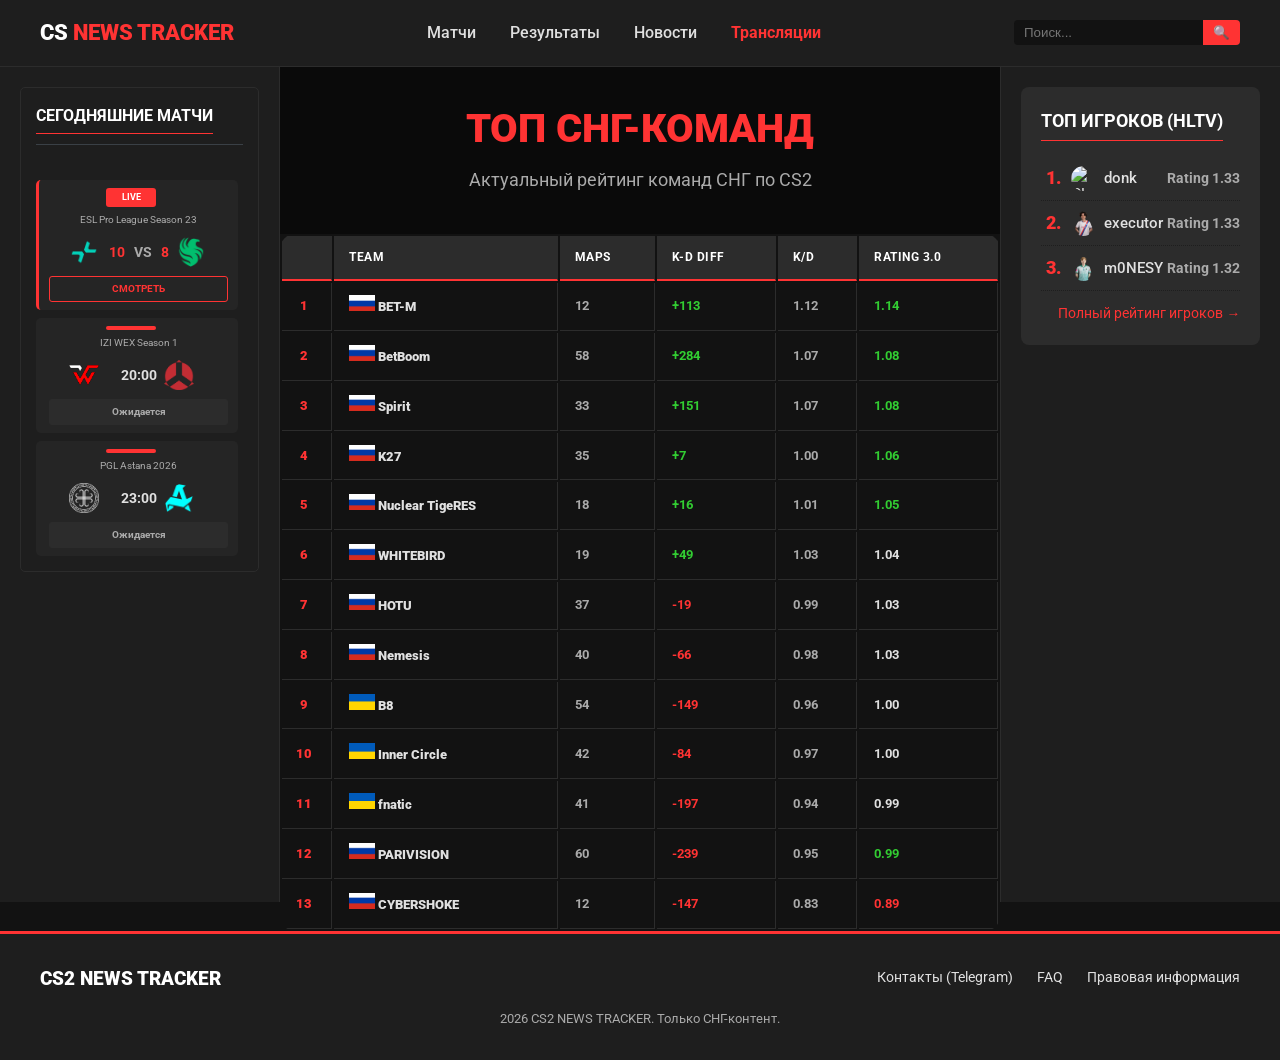
==== cis-ranking/cis-ranking.html @ f0ac33d7 "Add files via upload" ====
<!DOCTYPE html>
<html lang="ru">
<head>
    <meta charset="UTF-8">
    <meta name="viewport" content="width=device-width, initial-scale=1.0">
    <title>CS2 NEWS TRACKER | ТОП СНГ-КОМАНД</title>
    <link rel="stylesheet" type="text/css" href="../css/style.css">
    <link href="https://fonts.googleapis.com/css2?family=Roboto:wght@400;700;900&display=swap" rel="stylesheet">
</head>
<body>

    <header class="navbar">
    <a href="../index/index.html" class="logo">
	CS <span>NEWS TRACKER</span>
	</a>
        <nav>
            <a href="">Матчи</a>
            <a href="">Результаты</a>
            <a href="">Новости</a>
            <a href="" class="active">Трансляции</a>
        </nav>
        <div class="search-area">
            <input type="text" placeholder="Поиск..." class="search-input">
            <button class="search-btn">🔍</button>
        </div>
    </header>

    <div class="main-layout-container">
        <aside class="sidebar left-sidebar">
            <section class="sidebar-matches-section">
                <h3 class="panel-title">СЕГОДНЯШНИЕ МАТЧИ</h3>
                <div class="tabs">
                </div>
                <div id="matches-container">
                    <div id="tab-today" class="tab-content">
                        <div class="match-card live">
                            <span class="live-badge">LIVE</span>
                            <div class="match-time-info">
                                <div class="tournament-name">ESL Pro League Season 23</div>
                            </div>
                            <div class="teams">
                                <div class="team team-a">
                                    <img src="../img/Team/PV.png" class="team-icon-panel" alt="PARIVISION Logo">
                                </div>
                                <div class="score">10</div>
                                <div class="vs-divider">VS</div>
                                <div class="score">8</div>
                                <div class="team team-b">
                                    <img src="../img/Team/Falcons.png" class="team-icon-panel" alt="Falcons Logo">
                                </div>
                            </div>
                            <a href="#" target="_blank" class="watch-link">СМОТРЕТЬ</a>
                        </div>
                        <div class="match-card upcoming">
                            <span class="live-badge"></span>
                            <div class="match-time-info">
                                <div class="tournament-name">IZI WEX Season 1</div>
                            </div>
                            <div class="teams">
                                <div class="team team-a">
                                    <img src="../img/Team/WW.png" class="team-icon-panel" alt="WW Team Logo">
                                </div>
                                <div class="live-time">20:00</div>
                                <div class="team team-b">
                                    <img src="../img/Team/TDK.png" class="team-icon-panel" alt="TDK Logo">
                                </div>
                            </div>
                            <a href="#" target="_blank" class="watch-link grey-link">Ожидается</a>
                        </div>
						                        <div class="match-card upcoming">
                            <span class="live-badge"></span>
                            <div class="match-time-info">
                                <div class="tournament-name">PGL Astana 2026</div>
                            </div>
                            <div class="teams">
                                <div class="team team-a">
                                    <img src="../img/Team/HOTU.png" class="team-icon-panel" alt="HOTU Logo">
                                </div>
                                <div class="live-time">23:00</div>
                                <div class="team team-b">
                                    <img src="../img/Team/Aurora.png" class="team-icon-panel" alt="Aurora Logo">
                                </div>
                            </div>
                            <a href="#" target="_blank" class="watch-link grey-link">Ожидается</a>
                        </div>
                    </div>
                    <div id="tab-tomorrow" class="tab-content" style="display: none;">
                         <a href="../index.html" class="full-link">Полное расписание →</a>
                    </div>
                </div>
            </section>
        </aside>

        <main class="center-content">
            <div class="page-header">
                <h1>ТОП СНГ-КОМАНД</h1>
                <p>Актуальный рейтинг команд СНГ по CS2</p>
            </div>
            <section class="ranking-list">
                <div class="player-ranking-table-screenshot">
                    <table style="width: 100%";>
                        <thead>
                            <tr>
                                <th data-label=""></th>
								<th data-label="Player">Team</th>
                                <th data-label="Maps">Maps</th>
                                <th data-label="K-D Diff">K-D Diff</th>
                                <th data-label="K/D">K/D</th>
                                <th data-label="Rating 3.0">Rating 3.0</th>
                            </tr>
                        </thead>
                        <tbody>
							<tr>
								<td class="rank" data-label="#">1</td>
								<td class="player-name-cell" data-label="Team">
									<img src="../img/Country/RU.png" class="flag-icon" alt="">
									<span class="player-name">BET-M</span>
								</td>
								<td data-label="Maps">12</td>
								<td class="positive-value" data-label="K-D Diff">+113</td>
								<td data-label="K/D">1.12</td>
								<td class="positive-value" data-label="Rating">1.14</td>
							</tr>

							<tr>
								<td class="rank" data-label="#">2</td>
								<td class="player-name-cell" data-label="Team">
									<img src="../img/Country/RU.png" class="flag-icon" alt="">
									<span class="player-name">BetBoom</span>
								</td>
								<td data-label="Maps">58</td>
								<td class="positive-value" data-label="K-D Diff">+284</td>
								<td data-label="K/D">1.07</td>
								<td class="positive-value" data-label="Rating">1.08</td>
							</tr>

							<tr>
								<td class="rank" data-label="#">3</td>
								<td class="player-name-cell" data-label="Team">
									<img src="../img/Country/RU.png" class="flag-icon" alt="">
									<span class="player-name">Spirit</span>
								</td>
								<td data-label="Maps">33</td>
								<td class="positive-value" data-label="K-D Diff">+151</td>
								<td data-label="K/D">1.07</td>
								<td class="positive-value" data-label="Rating">1.08</td>
							</tr>

							<tr>
								<td class="rank" data-label="#">4</td>
								<td class="player-name-cell" data-label="Team">
									<img src="../img/Country/RU.png" class="flag-icon" alt="">
									<span class="player-name">K27</span>
								</td>
								<td data-label="Maps">35</td>
								<td class="positive-value" data-label="K-D Diff">+7</td>
								<td data-label="K/D">1.00</td>
								<td class="positive-value" data-label="Rating">1.06</td>
							</tr>

							<tr>
								<td class="rank" data-label="#">5</td>
								<td class="player-name-cell" data-label="Team">
									<img src="../img/Country/RU.png" class="flag-icon" alt="">
									<span class="player-name">Nuclear TigeRES</span>
								</td>
								<td data-label="Maps">18</td>
								<td class="positive-value" data-label="K-D Diff">+16</td>
								<td data-label="K/D">1.01</td>
								<td class="positive-value" data-label="Rating">1.05</td>
							</tr>

							<tr>
								<td class="rank" data-label="#">6</td>
								<td class="player-name-cell" data-label="Team">
									<img src="../img/Country/RU.png" class="flag-icon" alt="">
									<span class="player-name">WHITEBIRD</span>
								</td>
								<td data-label="Maps">19</td>
								<td class="positive-value" data-label="K-D Diff">+49</td>
								<td data-label="K/D">1.03</td>
								<td class="neytral-value" data-label="Rating">1.04</td>
							</tr>

							<tr>
								<td class="rank" data-label="#">7</td>
								<td class="player-name-cell" data-label="Team">
									<img src="../img/Country/RU.png" class="flag-icon" alt="">
									<span class="player-name">HOTU</span>
								</td>
								<td data-label="Maps">37</td>
								<td class="negative-value" data-label="K-D Diff">-19</td>
								<td data-label="K/D">0.99</td>
								<td class="neytral-value" data-label="Rating">1.03</td>
							</tr>

							<tr>
								<td class="rank" data-label="#">8</td>
								<td class="player-name-cell" data-label="Team">
									<img src="../img/Country/RU.png" class="flag-icon" alt="">
									<span class="player-name">Nemesis</span>
								</td>
								<td data-label="Maps">40</td>
								<td class="negative-value" data-label="K-D Diff">-66</td>
								<td data-label="K/D">0.98</td>
								<td class="neytral-value" data-label="Rating">1.03</td>
							</tr>

							<tr>
								<td class="rank" data-label="#">9</td>
								<td class="player-name-cell" data-label="Team">
									<img src="../img/Country/ua.png" class="flag-icon" alt="">
									<span class="player-name">B8</span>
								</td>
								<td data-label="Maps">54</td>
								<td class="negative-value" data-label="K-D Diff">-149</td>
								<td data-label="K/D">0.96</td>
								<td class="neytral-value" data-label="Rating">1.00</td>
							</tr>

							<tr>
								<td class="rank" data-label="#">10</td>
								<td class="player-name-cell" data-label="Team">
									<img src="../img/Country/ua.png" class="flag-icon" alt="">
									<span class="player-name">Inner Circle</span>
								</td>
								<td data-label="Maps">42</td>
								<td class="negative-value" data-label="K-D Diff">-84</td>
								<td data-label="K/D">0.97</td>
								<td class="neytral-value" data-label="Rating">1.00</td>
							</tr>

							<tr>
								<td class="rank" data-label="#">11</td>
								<td class="player-name-cell" data-label="Team">
									<img src="../img/Country/ua.png" class="flag-icon" alt="">
									<span class="player-name">fnatic</span>
								</td>
								<td data-label="Maps">41</td>
								<td class="negative-value" data-label="K-D Diff">-197</td>
								<td data-label="K/D">0.94</td>
								<td class="neytral-value" data-label="Rating">0.99</td>
							</tr>

							<tr>
								<td class="rank" data-label="#">12</td>
								<td class="player-name-cell" data-label="Team">
									<img src="../img/Country/RU.png" class="flag-icon" alt="">
									<span class="player-name">PARIVISION</span>
								</td>
								<td data-label="Maps">60</td>
								<td class="negative-value" data-label="K-D Diff">-239</td>
								<td data-label="K/D">0.95</td>
								<td class="positive-value" data-label="Rating">0.99</td>
							</tr>

							<tr>
								<td class="rank" data-label="#">13</td>
								<td class="player-name-cell" data-label="Team">
									<img src="../img/Country/RU.png" class="flag-icon" alt="">
									<span class="player-name">CYBERSHOKE</span>
								</td>
								<td data-label="Maps">12</td>
								<td class="negative-value" data-label="K-D Diff">-147</td>
								<td data-label="K/D">0.83</td>
								<td class="negative-value" data-label="Rating">0.89</td>
							</tr>
                        </tbody>
                    </table>
                </div>
            </section>
        </main>

        <aside class="sidebar right-sidebar">
            <div class="stat-panel">
                <h3 class="panel-title">ТОП ИГРОКОВ (HLTV)</h3>
                <div class="panel-content">
                    <div class="ranking-item player-item">
                        <span class="rank">1.</span>
                        <img src="../img/Players/donk.png" class="stat-icon player-icon" alt="Player Avatar">
                        <span class="stat-name">donk</span>
                        <span class="stat-value">Rating 1.33</span>
                    </div>
                    <div class="ranking-item player-item">
                        <span class="rank">2.</span>
                        <img src="../img/Players/executor.png" class="stat-icon player-icon" alt="Player Avatar">
                        <span class="stat-name">executor</span>
                        <span class="stat-value">Rating 1.33</span>
                    </div>
                     <div class="ranking-item player-item">
                        <span class="rank">3.</span>
                        <img src="../img/Players/Monesy.png" class="stat-icon player-icon" alt="Player Avatar">
                        <span class="stat-name">m0NESY</span>
                        <span class="stat-value">Rating 1.32</span>
                    </div>
                    <a href="../player-ranking/player-ranking.html" class="full-link">Полный рейтинг игроков →</a>
                </div>
            </div>
            </div>
        </aside>

    </div>

    <footer class="footer">
        <div class="footer-content">
            <div class="footer-brand">CS2 NEWS TRACKER</div>
            <div class="footer-links">
                <a href="https://t.me/cs3news">Контакты (Telegram)</a>
                <a href="#">FAQ</a>
                <a href="#">Правовая информация</a>
            </div>
        </div>
        <p class="copyright">2026 CS2 NEWS TRACKER. Только СНГ-контент.</p>
    </footer>
</body>
</html>
---- css/style.css ----
:root {
    --color-dark-bg: #121212;
    --color-mid-dark: #1E1E1E;
    --color-light-bg: #2C2C2C;
    --color-card-bg: #252525;
    --color-red: #FF3333; 
    --color-text: #E0E0E0;
    --color-light-text: #AAAAAA;
    --sidebar-width: 280px;
}

* {
    margin: 0;
    padding: 0;
    box-sizing: border-box;
}

body {
    font-family: 'Roboto', sans-serif;
    background-color: var(--color-dark-bg);
    color: var(--color-text);
    line-height: 1.6;
}

a {
    text-decoration: none;
    color: var(--color-text);
    transition: color 0.3s;
}
.logo {
    font-size: 1.4em;
    font-weight: 900;
    text-decoration: none;
    color: white;
    transition: color 0.3s ease;
}

.logo span {
    color: var(--color-red);
    transition: color 0.3s ease;
}

.logo:hover {
    color: var(--color-red);
}

.logo:hover span {
    color: white;
}

a:hover {
    color: var(--color-red);
}

.navbar {
    display: flex;
    justify-content: space-between;
    align-items: center;
    padding: 15px 40px;
    background-color: var(--color-mid-dark);
    border-bottom: 1px solid var(--color-light-bg);
    position: sticky;
    top: 0;
    z-index: 100;
}
.navbar nav a { margin: 0 15px; font-weight: 500; }
.navbar nav a.active { color: var(--color-red); font-weight: 700; }
.search-area { display: flex; }
.search-input { padding: 5px 10px; border: none; background-color: var(--color-dark-bg); color: var(--color-text); border-radius: 4px 0 0 4px; }
.search-btn { background-color: var(--color-red); color: white; border: none; padding: 5px 10px; cursor: pointer; border-radius: 0 4px 4px 0; }

.main-layout-container {
    display: grid;
    grid-template-columns: var(--sidebar-width) 1fr var(--sidebar-width);
    gap: 0;
    min-height: calc(100vh - 120px);
}

.center-content {
    overflow-x: hidden;
}

.sidebar {
    padding: 20px 20px;
    background-color: var(--color-mid-dark);
    position: sticky;
    top: 65px;
    height: calc(100vh - 65px);
    overflow-y: auto;
}

.left-sidebar {
    border-right: 1px solid var(--color-light-bg);
}

.right-sidebar {
    border-left: 1px solid var(--color-light-bg);
}

.hero-section {
    height: 350px;
    display: flex;
    align-items: center;
    justify-content: center;
    text-align: center;
    padding: 40px 20px 0 20px;
    background-color: #0a0a0a; 
}
.hero-title { font-size: 3em; text-transform: uppercase; font-weight: 900; margin-bottom: 15px; line-height: 1.1; }
.hero-subtitle { font-size: 1.1em; color: var(--color-light-text); margin-bottom: 30px; }
.cta-button { background-color: var(--color-red); color: white; border: none; padding: 15px 35px; font-size: 1.1em; font-weight: 700; cursor: pointer; border-radius: 5px; transition: background-color 0.3s, transform 0.2s; }
.cta-button:hover { background-color: #FF0000; transform: scale(1.02); }

.matches-section {
    padding: 40px 20px 60px 20px;
    background-color: var(--color-dark-bg);
}

.matches-section h2 {
    font-size: 2em;
    margin-bottom: 20px;
    color: var(--color-red);
    border-bottom: 2px solid var(--color-red);
    display: inline-block;
    padding-bottom: 5px;
}

.tabs { margin-bottom: 20px; }
.tab-button { background: none; border: 1px solid var(--color-light-bg); color: var(--color-light-text); padding: 10px 20px; cursor: pointer; margin-right: 10px; border-radius: 4px; transition: all 0.3s; }
.tab-button.active { background-color: var(--color-red); color: white; border-color: var(--color-red); }

#matches-container {
    display: flex;
    flex-direction: column;
    gap: 15px;
}

.match-card {
    padding: 18px 20px;
    border-radius: 8px;
    border-left: 5px solid transparent;
    display: flex;
    align-items: center;
    justify-content: space-between;
    box-shadow: 0 2px 5px rgba(0, 0, 0, 0.3);
	background-color: var(--color-card-bg);
}
.match-card.live { border-left-color; }
.match-time-info { flex-basis: 18%; text-align: left; }
.tournament-name { font-size: 0.8em; color: var(--color-light-text); }
.live-time { font-size: 2em; font-weight: 700; }

.teams {
    flex-grow: 1;
    display: flex;
    align-items: center;
    justify-content: space-between;
    gap: 10px;
    padding: 0 20px;
}

.team { display: flex; align-items: center; flex: 1 1 40%; font-size: 20px }
.team-icon { width: 32px; height: auto; margin-right: 8px; flex-grow: 0;}
.team-icon-panel { width: 30px; height: auto; margin-right: 8px;}
.team-name { font-weight: 500; white-space: nowrap; overflow: hidden; text-overflow: ellipsis; }
.team-b { justify-content: center; }

.score { font-weight: 700; font-size: 30px; color: var(--color-red); }
.vs-divider { font-weight: 700; color: var(--color-light-text); padding: 0 10px; }

.watch-link {
    padding: 10px 15px;
    border-radius: 5px;
    font-weight: 700;
    text-align: center;
    flex-basis: 20%;
    min-width: 130px;
}

.match-card.live .live-time { color: var(color-red); }
.match-card.upcoming .watch-link { background-color: var(--color-dark-bg); border: 1px solid var(--color-red); color: var(--color-red); }

.live-badge {
    background-color: var(--color-red);
    color: white;
    padding: 4px 8px;
    border-radius: 4px;
    font-size: 0.8em;
    font-weight: 700;
    margin-right: 15px;
    min-width: 50px;
    text-align: center;
}

.full-schedule-link {
    text-align: center;
    margin-top: 30px;
}
.full-schedule-link a {
    color: var(--color-red);
    font-weight: 700;
}

.tab-content {
    display: none;
    flex-direction: column;
    gap: 15px;
    margin-top: 20px;
}

.tab-content.active {
    display: flex;
}

.stat-panel {
    background-color: var(--color-light-bg);
    padding: 20px;
    border-radius: 8px;
    margin-bottom: 30px;
}

.panel-title {
    font-size: 1.1em;
    color: white;
    margin-bottom: 15px;
    padding-bottom: 5px;
    border-bottom: 1px solid var(--color-red);
    display: inline-block;
}

.ranking-item {
    display: flex;
    align-items: center;
    padding: 8px 0;
    border-bottom: 1px dotted var(--color-mid-dark);
    transition: background-color 0.3s;
}

.ranking-item:last-child {
    border-bottom: none;
}

.ranking-item:hover {
    background-color: #383838;
}

.rank {
    font-weight: 900;
    color: var(--color-red);
    margin-right: 10px;
    flex-basis: 20px;
    text-align: right;
    font-size: 1.1em;
}

.stat-icon {
    width: 25px;
    height: 25px;
    border-radius: 4px;
    margin-right: 8px;
}

.icon-top {
	width: 25px;
    height: 25px;
}

.player-icon {
    border-radius: 100%; 
}

.stat-name {
    flex-grow: 1;
    font-weight: 500;
    font-size: 0.95em;
}

.stat-value {
    font-size: 0.9em;
    color: var(--color-light-text);
    font-weight: 700;
}

.full-link {
    display: block;
    text-align: right;
    padding-top: 12px;
    font-size: 0.85em;
    color: var(--color-red);
}

.footer {
    background-color: var(--color-mid-dark);
    padding: 30px 40px;
    color: var(--color-light-text);
    border-top: 3px solid var(--color-red);
}
.footer-content { display: flex; justify-content: space-between; max-width: 1200px; margin: 0 auto 15px; }
.footer-brand { font-weight: 900; font-size: 1.2em; color: white; }
.footer-links a { margin-left: 20px; font-size: 0.9em; }
.copyright { text-align: center; font-size: 0.8em; }

.full-ranking-table {
    width: 100%;
    border-collapse: collapse;
}

.full-ranking-table th,
.full-ranking-table td {
    padding: 12px 15px;
    text-align: left;
    border-bottom: 1px solid var(--color-mid-dark);
    vertical-align: middle;
}

.full-ranking-table th {
    background-color: var(--color-light-bg);
    color: white;
    font-weight: 700;
    text-transform: uppercase;
    font-size: 0.9em;
}

.full-ranking-table td.rank {
    font-weight: 900;
    color: var(--color-red);
    flex-basis: 30px;
    text-align: center;
}

.full-ranking-table td.team-name-row,
.full-ranking-table td.player-name-row {
    display: flex;
    align-items: center;
    flex-wrap: nowrap;
}

.full-ranking-table .team-icon,
.full-ranking-table .player-icon {
    margin-right: 10px;
    width: 30px;
    height: 30px;
    object-fit: cover;
	flex-grow: 0;
}

.full-ranking-table .player-icon {
    border-radius: 50%;
}

.full-ranking-table .team-name-cell {
    font-weight: 500;
}

.full-ranking-table tbody tr:hover {
    background-color: var(--color-light-bg);
}

.ranking-table th,
.ranking-table td {
    padding: 12px 15px;
    text-align: left;
    border-bottom: 1px solid var(--color-mid-dark);
    vertical-align: middle;
}

.ranking-table th {
    background-color: var(--color-light-bg);
    color: white;
    font-weight: 700;
    text-transform: uppercase;
    font-size: 0.9em;
}

.ranking-table td.rank {
    font-weight: 900;
    color: var(--color-red);
    flex-basis: 30px;
    text-align: center;
}

.ranking-table .team-name-row,
.ranking-table .player-name-row {
    display: flex;
    align-items: center;
    flex-wrap: nowrap;
}

.ranking-table .team-icon,
.ranking-table .player-icon {
    margin-right: 10px;
    width: 30px;
    height: 30px;
    object-fit: cover;
}

.ranking-table .player-icon {
    border-radius: 50%;
}

.ranking-table .team-name-cell {
    font-weight: 500;
}

.ranking-table tbody tr:hover {
    background-color: var(--color-light-bg);
}


.sidebar-matches-section { 
    background-color: var(--color-mid-dark);
    padding: 15px; 
    border-radius: 5px;
    margin-bottom: 20px;
    border: 1px solid var(--color-light-bg);
}

.sidebar-matches-section .panel-title {
    font-size: 16px;
    color: white;
    margin-bottom: 10px;
    padding-bottom: 5px;
    border-bottom: 1px solid var(--color-red);
    display: inline-block;
}

.sidebar-matches-section .tabs {
    display: flex;
    justify-content: space-between;
    margin-bottom: 15px;
    border-bottom: 1px solid #3a4046;
}

.sidebar-matches-section .tab-button {
    flex-grow: 1;
    padding: 8px 0;
    background: none;
    border: none;
    color: var(--color-light-text);
    font-size: 13px;
    cursor: pointer;
    transition: color 0.3s ease;
    text-align: center;
}

.sidebar-matches-section .tab-button.active {
    color: #ffffff;
    font-weight: bold;
    border-bottom: 2px solid var(--color-red);
}

.sidebar-matches-section .tab-content {
    display: flex;
    flex-direction: column;
    gap: 8px;
    max-height: 400px;
    overflow-y: auto;
    padding-right: 5px;
}

.sidebar-matches-section .match-card {
    padding: 8px 10px;
    border-radius: 5px;
    border-left: 3px solid transparent;
    background-color: var(--color-card-bg);
    display: flex;
    flex-direction: column;
    align-items: center;
    width: 100%;
    box-shadow: none;
}

.sidebar-matches-section .match-card.live { border-left-color: var(--color-red); }

.sidebar-matches-section .match-time-info {
    margin-bottom: 5px;
    width: 100%;
    text-align: center;
}

.sidebar-matches-section .tournament-name {
    font-size: 10px; 
    color: var(--color-light-text);
    white-space: nowrap;
    overflow: hidden;
    text-overflow: ellipsis;
}

.sidebar-matches-section .teams {
    display: flex;
    align-items: center;
    justify-content: space-between;
    width: 100%;
    margin: 4px 0;
    gap: 5px;
}

.sidebar-matches-section .team {
    display: flex;
    align-items: center;
    gap: 4px;
    flex: 1 1 auto;
    min-width: 0;
    overflow: hidden;
}

.sidebar-matches-section .team-icon {
    width: 18px;
    height: 18px;
    flex-shrink: 0;
}

.sidebar-matches-section .team-name {
    font-size: 11px;
    font-weight: 500;
    white-space: nowrap;
    overflow: hidden;
    text-overflow: ellipsis; 
}

.sidebar-matches-section .team.team-b {
    justify-content: flex-end;
    flex-direction: row-reverse;
}

.sidebar-matches-section .score,
.sidebar-matches-section .vs-divider,
.sidebar-matches-section .live-time {
    font-size: 14px;
    font-weight: 700;
    flex-shrink: 0;
    padding: 0 2px;
}

.sidebar-matches-section .score { color: var(--color-red); }
.sidebar-matches-section .vs-divider { color: var(--color-light-text); }

.sidebar-matches-section .watch-link {
    display: block;
    width: 100%;
    text-align: center;
    padding: 4px 8px;
    border-radius: 3px;
    font-size: 10px;
    margin-top: 5px;
    border: 1px solid var(--color-red);
    background-color: transparent;
    color: var(--color-red);
    transition: background-color 0.3s, color 0.3s;
}



.sidebar-matches-section .watch-link.grey-link {
    background-color: var(--color-light-bg);
    border-color: var(--color-light-bg);
    color: var(--color-light-text);
    cursor: default;
}

.sidebar-matches-section .watch-link.grey-link:hover {
    background-color: var(--color-light-bg);
    color: var(--color-light-text);
}


.sidebar-matches-section .live-badge {
    background-color: var(--color-red);
    color: white;
    padding: 2px 5px;
    border-radius: 3px;
    font-size: 9px;
    font-weight: 700;
    margin-bottom: 5px;
    display: inline-block; 
}

.page-header {
    padding: 40px 20px;
    background-color: #0a0a0a;
    text-align: center;
}
.page-header h1 {
    font-size: 2.5em;
    text-transform: uppercase;
    font-weight: 900;
    margin-bottom: 15px;
    line-height: 1.1;
    color: var(--color-red);
}
.page-header p {
    font-size: 1.1em;
    color: var(--color-light-text);
}

.player-ranking-table-screenshot {
    width: 100%;
    border-collapse: collapse;
    border-radius: 15px;
    overflow: hidden;
}

.player-ranking-table-screenshot th,
.player-ranking-table-screenshot td {
    padding: 12px 15px;
    text-align: left;
    vertical-align: middle;
    font-size: 14px;
    color: var(--color-text);
    border-bottom: 1px solid var(--color-light-bg);
	border-right: 1px solid var(--color-light-bg);
}

.player-ranking-table-screenshot thead th {
    background-color: var(--color-light-bg);
    color: white;
    font-weight: 700;
    text-transform: uppercase;
    font-size: 12px;
    letter-spacing: 0.5px;
    border-bottom: 2px solid var(--color-red);
}

.player-ranking-table-screenshot tbody tr:hover {
    background-color: var(--color-light-bg);
}

.player-ranking-table-screenshot td.rank {
    font-weight: 900;
    color: var(--color-red);
    width: 40px;
    text-align: center;
    padding-left: 10px;
}

.player-ranking-table-screenshot td.player-name-cell {
    display: table-cell;
    align-items: center;
    gap: 10px;
    flex-grow: 1;
    min-width: 150px;
    white-space: nowrap;
}

.player-ranking-table-screenshot td.player-name-cell .flag-icon {
    width: 26px;
    height: 16px;
    object-fit: cover;
}

.player-ranking-table-screenshot td.player-name-cell .player-name {
	font-weight: 900;
}

.player-ranking-table-screenshot td.team-logo-cell {
    width: 40px;
    text-align: center;
    flex-grow: 0;
    flex-shrink: 0;
}

.player-ranking-table-screenshot td.team-logo-cell .team-icon {
    width: 28px;
	flex-grow: 0;
    height: 28px;
    vertical-align: middle;
}

.player-ranking-table-screenshot th:not(.rank):not(.player-name-cell-header):not(.team-logo-cell-header) {
    flex-grow: 1;
    flex-basis: 0;
    min-width: 50px;
}

.player-ranking-table-screenshot td{
    font-size: 13px;
    color: var(--color-light-text);
}

.player-ranking-table-screenshot td.player-name-cell .player-name {
    color: var(--color-text);
}

.player-ranking-table-screenshot .positive-value {
    color: #32CD32;
}

.player-ranking-table-screenshot .neytral-value {
    color: var(--color-light-gray);
}

.player-ranking-table-screenshot .negative-value {
    color: var(--color-red);
}

.player-ranking-table-screenshot{
    font-weight: 700;
}
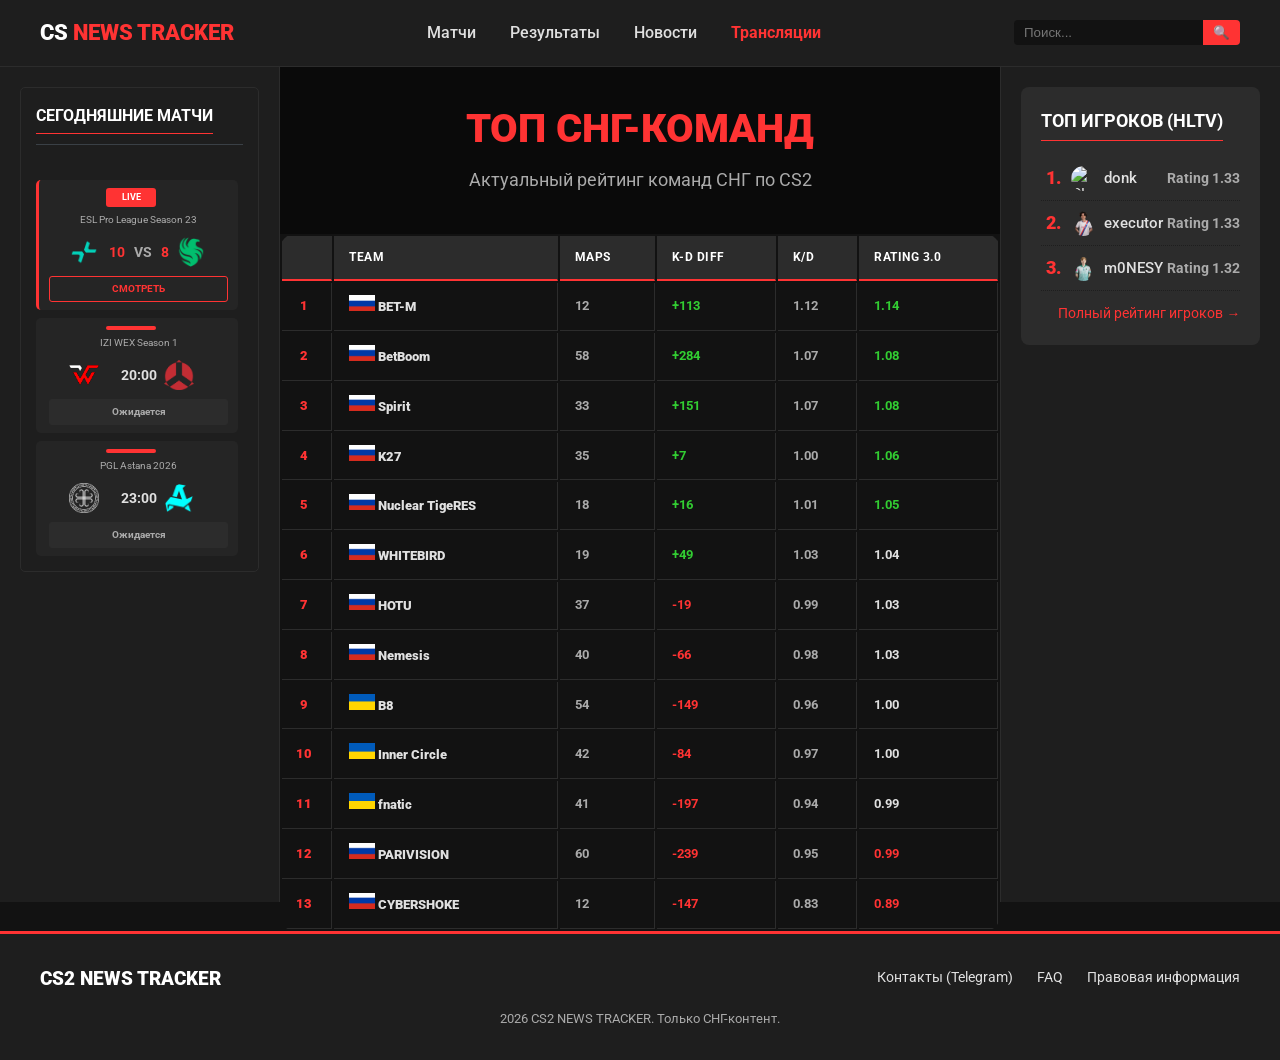
==== commit 5cd30d00: "cis-ranking.html" ====
--- a/cis-ranking/cis-ranking.html
+++ b/cis-ranking/cis-ranking.html
@@ -251,7 +251,7 @@
 								<td data-label="Maps">60</td>
 								<td class="negative-value" data-label="K-D Diff">-239</td>
 								<td data-label="K/D">0.95</td>
-								<td class="positive-value" data-label="Rating">0.99</td>
+								<td class="negative-value" data-label="Rating">0.99</td>
 							</tr>
 
 							<tr>
@@ -313,4 +313,4 @@
         <p class="copyright">2026 CS2 NEWS TRACKER. Только СНГ-контент.</p>
     </footer>
 </body>
-</html>+</html>
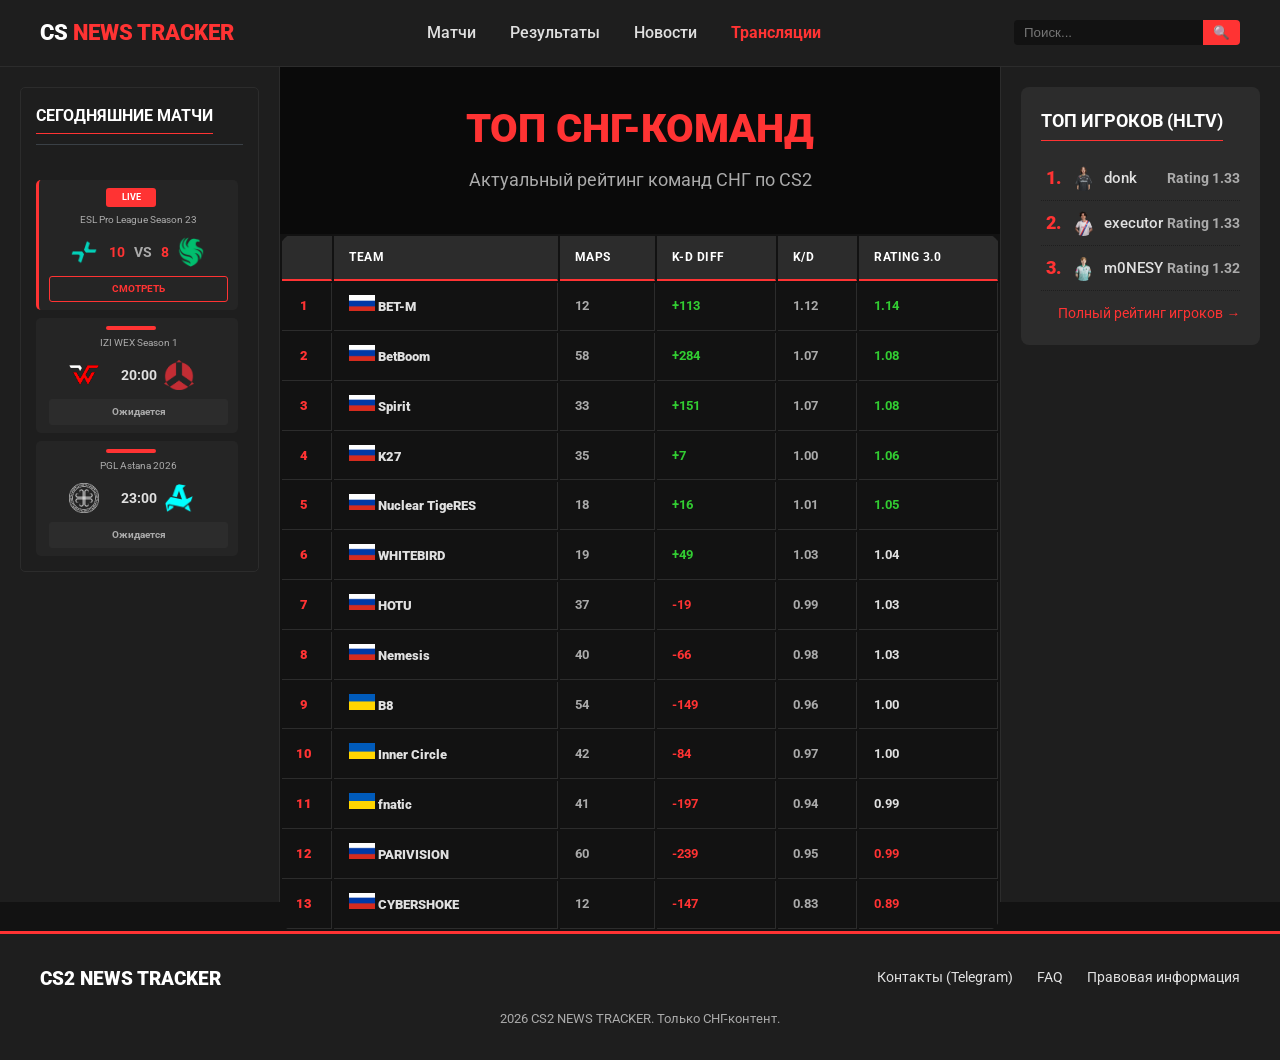
==== commit 97e62cbe: "cis-ranking.html" ====
--- a/cis-ranking/cis-ranking.html
+++ b/cis-ranking/cis-ranking.html
@@ -277,7 +277,7 @@
                 <div class="panel-content">
                     <div class="ranking-item player-item">
                         <span class="rank">1.</span>
-                        <img src="../img/Players/donk.png" class="stat-icon player-icon" alt="Player Avatar">
+                        <img src="../img/Players/Donk.png" class="stat-icon player-icon" alt="Player Avatar">
                         <span class="stat-name">donk</span>
                         <span class="stat-value">Rating 1.33</span>
                     </div>
